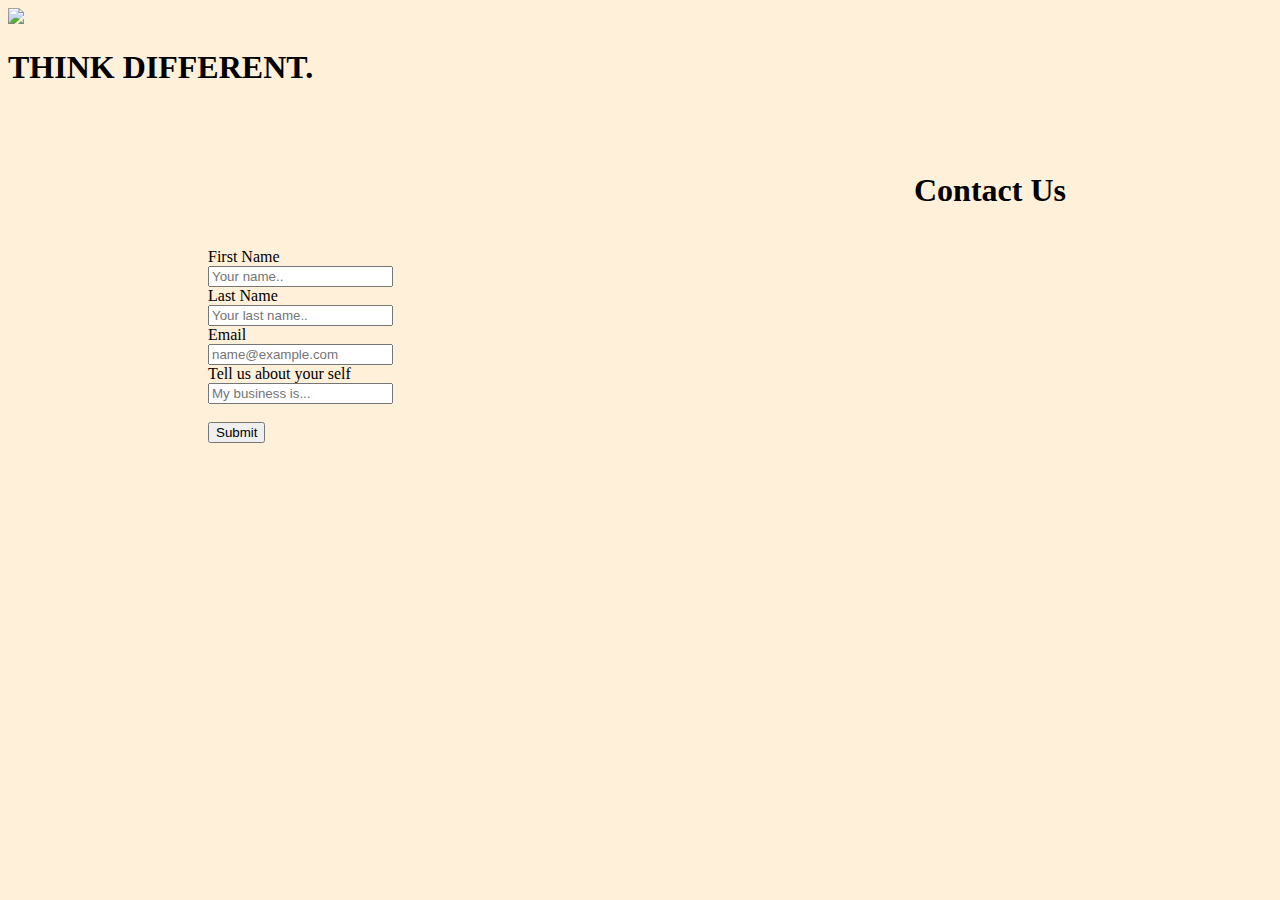
==== contact.html @ af5bf3bc "Add files via upload" ====
<!DOCTYPE html>

<html lang="en">
    <head>
        <!-- Required Bootstrap meta tags -->
        <meta charset="utf-8">
        <meta name="viewport" content="width=device-width, initial-scale=1">

        <!-- Bootstrap CSS -->
        <link href="https://cdn.jsdelivr.net/npm/bootstrap@5.1.3/dist/css/bootstrap.min.css" rel="stylesheet" integrity="sha384-1BmE4kWBq78iYhFldvKuhfTAU6auU8tT94WrHftjDbrCEXSU1oBoqyl2QvZ6jIW3" crossorigin="anonymous">

        <!-- Bootstrap JavaScript Bundle with Popper -->
        <script src="https://cdn.jsdelivr.net/npm/bootstrap@5.1.3/dist/js/bootstrap.bundle.min.js" integrity="sha384-ka7Sk0Gln4gmtz2MlQnikT1wXgYsOg+OMhuP+IlRH9sENBO0LRn5q+8nbTov4+1p" crossorigin="anonymous"></script>

        <!-- CSS -->
        <link href="styles.css" rel="stylesheet">
        <!-- Add icon library -->
        <link rel="stylesheet" href="https://cdnjs.cloudflare.com/ajax/libs/font-awesome/4.7.0/css/font-awesome.min.css">
        <!--Google Fonts-->
        <link rel="preconnect" href="https://fonts.googleapis.com">
        <link rel="preconnect" href="https://fonts.gstatic.com" crossorigin>
        <link href="https://fonts.googleapis.com/css2?family=Cormorant:ital,wght@1,300&family=Lusitana&family=Parisienne&display=swap" rel="stylesheet">
        <title>Judson Dunne</title>
    </head>

    <body style="background-color: rgb(255, 240, 218);">

        <img id="firstbackgroundvideo" src="/Users/Work/HomePage copy/Code/Dartmouth.jpg" autoplay></img>
        <div class="overlay2">
        <h1 class="text-center">THINK DIFFERENT.</h1>
        </div>
        <div class="block">
            <br/>
            <br/>
            <br/>
            <div style="background-color: rgb(255, 240, 218);">
                <div style="text-align: center; margin-left: 700px">
                    <h1 class="touch" style="margin-top: 10px;">
                        Contact Us
                    </h1>
                </div>
                <!-- Drone image from https://unsplash.com/s/photos/drone -->
                <img src="/Assets/drone.jpeg" width="730" style="margin-left: -1290px; margin-top: 500px;" alt="drone">
                <form action="/action_page.php" style="margin-top: -500px; margin-left: 200px;">
                    <label for="fname">First Name</label>
                    <br>
                    <input type="text" id="fname" name="firstname" placeholder="Your name..">
                    <br>
                    <label for="lname">Last Name</label>
                    <br>
                    <input type="text" id="lname" name="lastname" placeholder="Your last name..">
                    <br>
                    <label for="lname">Email</label>
                    <br>
                    <input type="text" id="email" name="email" placeholder="name@example.com">
                    <br>
                    <label for="lname">Tell us about your self</label>
                    <br>
                    <input type="text" id="info" name="info" placeholder="My business is...">
                    <br>
                    <br>
                    <input type="submit" value="Submit">
                    <br>
                    <br>
                </form>
            </div>
        </div>
    </body>
</html>
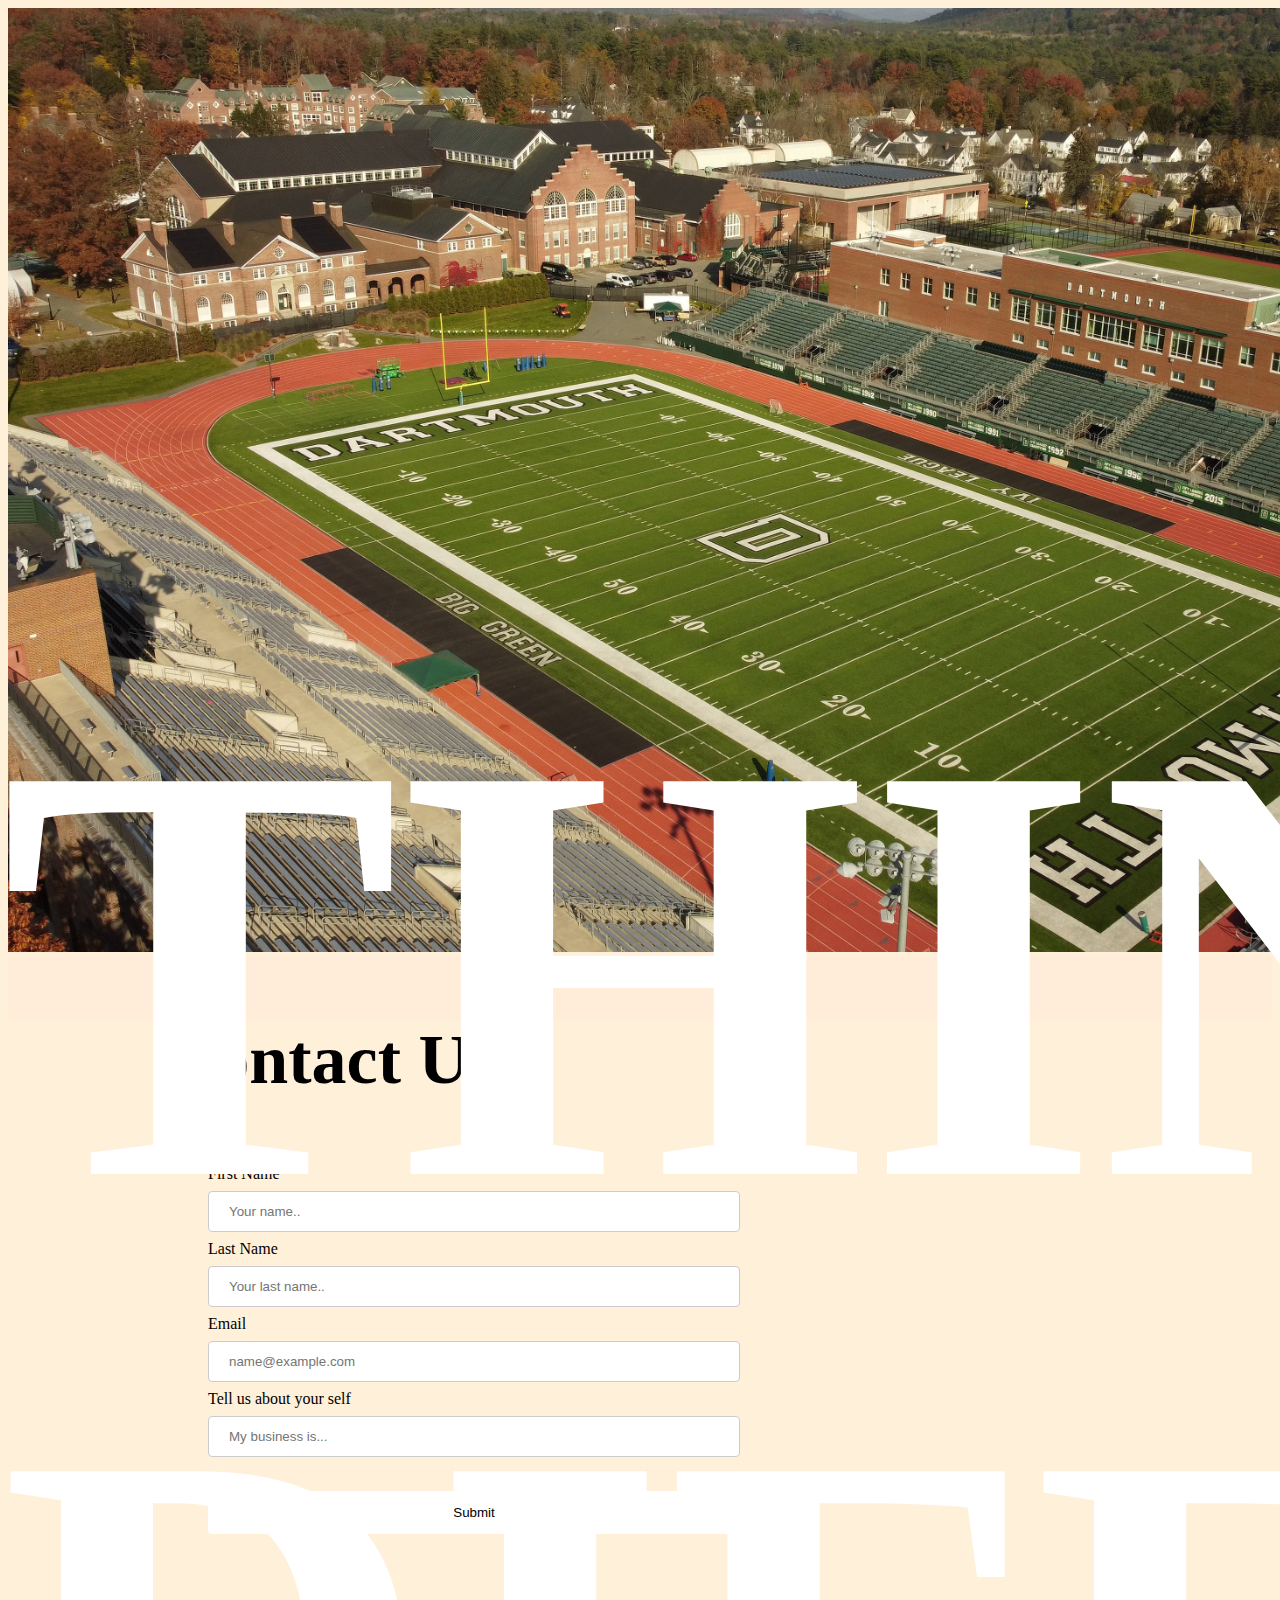
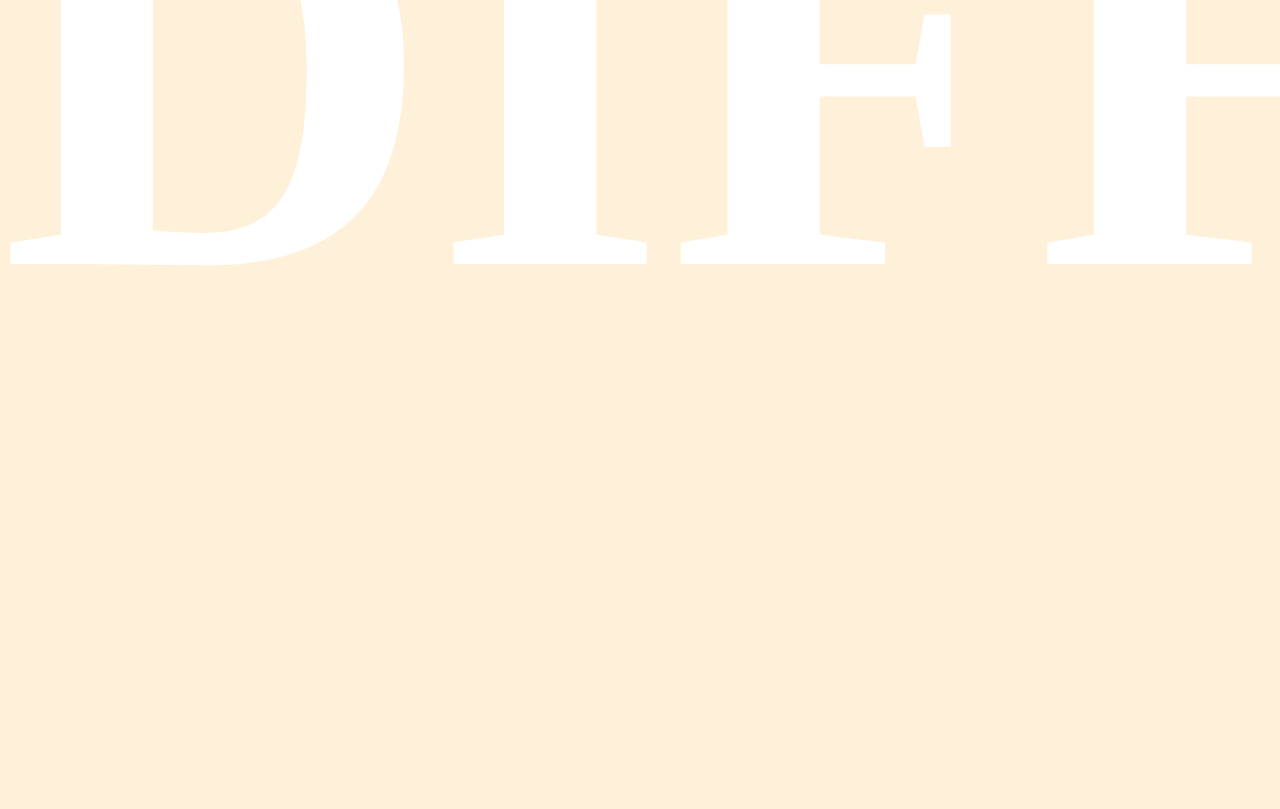
==== commit 1164ef00: "Update contact.html" ====
--- a/contact.html
+++ b/contact.html
@@ -26,7 +26,7 @@
 
     <body style="background-color: rgb(255, 240, 218);">
 
-        <img id="firstbackgroundvideo" src="/Users/Work/HomePage copy/Code/Dartmouth.jpg" autoplay></img>
+        <img id="firstbackgroundvideo" src="media/Dartmouth.jpg" autoplay></img>
         <div class="overlay2">
         <h1 class="text-center">THINK DIFFERENT.</h1>
         </div>
--- a/styles.css
+++ b/styles.css
@@ -0,0 +1,370 @@
+
+#firstbackgroundvideo {
+    width: 1679px;
+
+
+}
+.instagram {
+background: url('instagram.png');
+background-position:center;
+background-repeat:no-repeat;
+}
+
+
+.youtube {
+
+background: url('/common/assets/images/icons/16x16/add.png');
+background-position:center;
+background-repeat:no-repeat;
+}
+
+
+facebook {
+
+
+background: url('/common/assets/images/icons/16x16/add.png');
+background-position:center;
+background-repeat:no-repeat;
+}
+
+
+
+
+
+
+#Youtubepanel {
+    background: white;
+}
+
+.name {
+    text-align: center;
+    color: white;
+    padding-top: 40px;
+    font-family: 'Cormorant', serif;
+    font-family: 'Lusitana', serif;
+}
+.container { position:relative; }
+.container video {
+    position:relative;
+    z-index:0;
+}
+.overlay {
+    position:absolute;
+    top:0;
+    left:0;
+    z-index:1;
+    width: 1679px;
+
+}
+
+.firstver{
+    font-family: 'Cormorant Garamond', serif;
+    color: white;
+}
+
+.center {
+    text-align: center;
+}
+
+
+.mainfont {
+    font-family: 'Lusitana', serif;
+}
+
+.overlay2 {
+    position:absolute;
+    top: 225px;;
+    left:0;
+    z-index:1;
+    width: 1679px;
+    font-family: 'Playfair Display SC', serif;
+    color: white;
+    font-size: 300px;
+
+    
+
+
+}
+
+
+.block {
+    background-color: rgb(255, 237, 218); 
+}
+
+.imagine {
+    font-family: 'Playfair Display SC', serif;
+    font-size: 70px;
+    padding-left: 80px;
+}
+
+.dartphoto {
+    position: absolute;
+    right: 100px;
+    width: 800px;
+    
+    /* http://www.corelangs.com/css/box/image-shadow.html*/
+    border:2px solid #fff;
+    box-shadow: 10px 10px 5px #ccc;
+    -moz-box-shadow: 10px 10px 5px #ccc;
+    -webkit-box-shadow: 10px 10px 5px #ccc;
+    -khtml-box-shadow: 10px 10px 5px #ccc;
+  
+  
+  
+}
+
+.studys {
+    position: absolute;
+    left: 140px;
+    text-shadow: 5px black;
+    width: 300px;
+    font-size: 19px;
+    margin: auto;
+    font-family: 'Cormorant Garamond', serif;
+}
+
+.studys2 {
+    position: absolute;
+    right: 200px;
+    text-shadow: 5px black;
+    width: 350px;
+    font-size: 19px;
+    margin: auto;
+    top: 2100px;
+    font-family: 'Cormorant Garamond', serif;
+}
+
+.box {
+    width: 500px;
+    background-color: white;
+    border: 3px solid rgb(255, 240, 218);
+    padding: 40px;
+    margin: 20px;
+}
+.box2 {
+    width: 500px;
+    background-color: rgb(255, 237, 218); 
+    
+    padding: 30px;
+    margin: 20px;
+}
+
+.drone2{
+    width: 40;
+}
+
+.fleet {
+    position: absolute;
+    right: 300px;
+    top: 1939px;
+}
+
+
+
+body {
+    overflow-x: hidden;
+    background: white;
+    min-height: 100vh; 
+
+}
+#header {
+    position: absolute;
+    top: 0;
+    Left: 0; 
+    width: 100%;
+    padding: 30px 100px;
+    display: flex;
+    justify-content: space-between;
+    align-items: center;
+    z-index: 100000;
+} 
+#header .logo {
+    color: black;
+    font-weight: 700;
+    font-size: 2em;
+    text-decoration: none;
+}
+#header ul {
+    display: flex;
+    justify-content: center;
+    align-items: center;
+}
+#header ul li {
+    list-style: none;
+    margin-left: 20px;
+}
+#header ul li a {
+    text-decoration: none;
+    padding: 6px 15px;
+    color: #094b65;
+    border-radius: 20px;
+}
+#header ul li a:hover,
+#header ul li a.active {
+    background: #094b95;
+    color: white;
+}
+section {
+    position: relative;
+    width: 100%;
+    min-height: 100vh;
+    display: flex;
+    justify-content: center;
+    align-items: center;
+    
+}
+section::before {
+    content: '';
+    position: absolute;
+    transform: translateY(110px);
+    bottom: 0;
+    Left: 0;
+    width: 100%;
+    height: 200px;
+    background: linear-gradient(to top, rgb(255, 240, 218),transparent);
+    z-index: 1000;
+}
+section img {
+    position: absolute;
+    top: 0;
+    Left: 0;
+    width: 100%;
+    height: 100;
+    object-fit: cover;
+    pointer-events: none;
+    z-index: 10;
+}
+section #text {
+    position: absolute;
+    color: black;
+    font-size: 15vh;
+    text-align: center;
+    line-height: 0.55em;
+    font-family: 'Rancho', cursive;
+    transform: translateY(-50%)
+}
+section #text span {
+    font-size: 0.20em;
+    letter-spacing: 2px;
+    font-weight: 400;
+    
+
+}
+
+#btn {
+    
+    text-decoration: none;
+    display: inline-block;
+    padding: 8px 30px;
+    background: black;
+    color: rgb(255, 240, 218);
+    font-size: 1.2em;
+    font-weight: 500;
+    letter-spacing: 2px;
+    border-radius: 40px;
+    transform: translatey(100px);
+
+    
+}
+
+.sec {
+    position: relative;
+    padding: 100px;
+    background: rgb(255, 240, 218);
+
+}
+.sec h2 {
+    font-size: 3.5em;
+    color: black;
+    margin-bottom: 10px;
+
+}
+.sec p {
+    font-size: 1em;
+    color: black;
+}
+
+#drone {
+    width: 200px;
+    transform: translatey(500px);
+    transform: translatex(-200px);
+}
+
+
+.paragraph {
+    font-family: 'Libre Bodoni', serif;
+}
+
+.your {
+    font-family: 'Playfair Display SC', serif;
+}
+
+.ser {
+    font-family: 'Playfair Display SC', serif;
+    font-size: 70px;
+    text-align: center;
+}
+
+input[type=text], select {
+    width: 50%;
+    padding: 12px 20px;
+    margin: 8px 0;
+    display: inline-block;
+    border: 1px solid #ccc;
+    border-radius: 4px;
+    box-sizing: border-box;
+  }
+  
+  input[type=submit] {
+    width: 50%;
+    background-color: white;
+    color: black;
+    padding: 14px 20px;
+    margin: 8px 0;
+    border: none;
+    border-radius: 4px;
+    cursor: pointer;
+  }
+  
+  input[type=submit]:hover {
+    background-color: white;
+  }
+  
+  #too {
+    width: 50%;
+    border-radius: 5px;
+    background-color: rgb(255, 240, 218);
+    padding: 5px;
+  }
+
+  .mouth {
+      text-align: center;
+      font-family: 'Playfair Display SC', serif;
+        font-size: 70px;
+     padding-left: 80px;
+     
+
+  }
+
+  .btn-center {
+      text-align: center;
+  }
+
+ 
+
+  .touch {
+    font-family: 'Playfair Display SC', serif;
+    font-size: 70px;
+    padding-left: 80px;
+    margin-left: -1400px;
+  }
+
+  .link {
+      color: white;
+      
+  }
+
+
+.footnote {
+    text-align: center;
+}